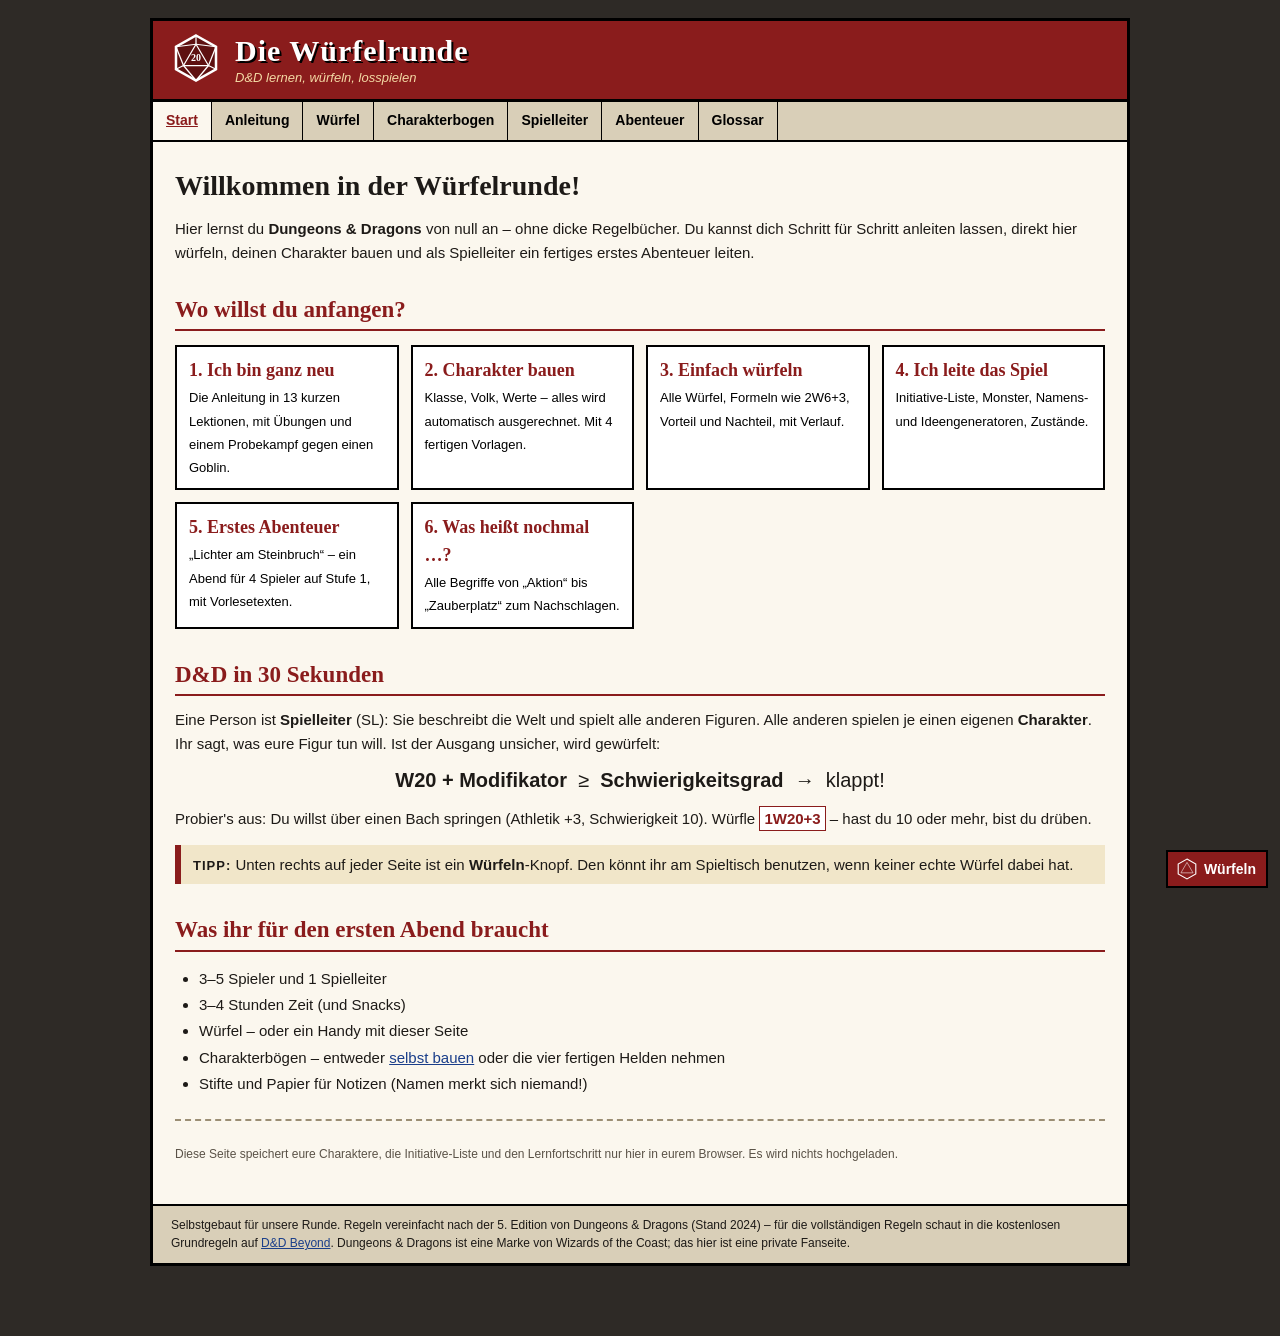
==== index.html @ 853df112 "Würfelrunde: D&D-Lernseite mit Anleitung, Würfeln, Charakterbogen, Spielleiter-Werkzeugen und Abente" ====
<!DOCTYPE html>
<html lang="de">
<head>
<meta charset="utf-8">
<meta name="viewport" content="width=device-width, initial-scale=1">
<title>Start – Die Würfelrunde</title>
<meta name="description" content="D&amp;D lernen, würfeln und losspielen – selbstgebaute Anleitung für Einsteiger.">
<link rel="icon" href="data:image/svg+xml,%3Csvg xmlns='http://www.w3.org/2000/svg' viewBox='0 0 40 40'%3E%3Cpolygon points='20,2 36,11 36,29 20,38 4,29 4,11' fill='%238a1c1c' stroke='%23000' stroke-width='2'/%3E%3Ctext x='20' y='25' text-anchor='middle' font-family='Georgia' font-size='13' font-weight='bold' fill='%23fff'%3E20%3C/text%3E%3C/svg%3E">
<link rel="stylesheet" href="css/stil.css">
</head>
<body>
<div class="seite">
  <header class="kopf">
    <a href="index.html" title="Zur Startseite"><svg width="50" height="50" viewBox="0 0 40 40" aria-hidden="true">
      <polygon points="20,2 36,11 36,29 20,38 4,29 4,11" fill="#5e1010" stroke="#fff" stroke-width="2"/>
      <g fill="none" stroke="#fff" stroke-width="1">
        <polygon points="20,9 30,26 10,26"/>
        <line x1="20" y1="2" x2="20" y2="9"/><line x1="36" y1="11" x2="20" y2="9"/><line x1="4" y1="11" x2="20" y2="9"/>
        <line x1="36" y1="11" x2="30" y2="26"/><line x1="36" y1="29" x2="30" y2="26"/><line x1="20" y1="38" x2="30" y2="26"/>
        <line x1="20" y1="38" x2="10" y2="26"/><line x1="4" y1="29" x2="10" y2="26"/><line x1="4" y1="11" x2="10" y2="26"/>
      </g>
      <text x="20" y="22.5" text-anchor="middle" font-family="Georgia,serif" font-size="8" font-weight="bold" fill="#fff">20</text>
    </svg></a>
    <div>
      <a href="index.html" class="titel">Die Würfelrunde</a>
      <div class="untertitel">D&amp;D lernen, würfeln, losspielen</div>
    </div>
  </header>
  <nav class="menue">
    <a href="index.html" class="aktiv">Start</a>
    <a href="anleitung.html">Anleitung</a>
    <a href="wuerfel.html">Würfel</a>
    <a href="charakter.html">Charakterbogen</a>
    <a href="spielleiter.html">Spielleiter</a>
    <a href="abenteuer.html">Abenteuer</a>
    <a href="glossar.html">Glossar</a>
  </nav>
  <main>
    <h1>Willkommen in der Würfelrunde!</h1>
    <p>
      Hier lernst du <b>Dungeons &amp; Dragons</b> von null an – ohne dicke Regelbücher.
      Du kannst dich Schritt für Schritt anleiten lassen, direkt hier würfeln, deinen Charakter bauen
      und als Spielleiter ein fertiges erstes Abenteuer leiten.
    </p>

    <h2>Wo willst du anfangen?</h2>
    <div class="wege">
      <a class="weg" href="anleitung.html">
        <b>1. Ich bin ganz neu</b>
        <span>Die Anleitung in 13 kurzen Lektionen, mit Übungen und einem Probekampf gegen einen Goblin.</span>
      </a>
      <a class="weg" href="charakter.html">
        <b>2. Charakter bauen</b>
        <span>Klasse, Volk, Werte – alles wird automatisch ausgerechnet. Mit 4 fertigen Vorlagen.</span>
      </a>
      <a class="weg" href="wuerfel.html">
        <b>3. Einfach würfeln</b>
        <span>Alle Würfel, Formeln wie 2W6+3, Vorteil und Nachteil, mit Verlauf.</span>
      </a>
      <a class="weg" href="spielleiter.html">
        <b>4. Ich leite das Spiel</b>
        <span>Initiative-Liste, Monster, Namens- und Ideengeneratoren, Zustände.</span>
      </a>
      <a class="weg" href="abenteuer.html">
        <b>5. Erstes Abenteuer</b>
        <span>„Lichter am Steinbruch“ – ein Abend für 4 Spieler auf Stufe 1, mit Vorlesetexten.</span>
      </a>
      <a class="weg" href="glossar.html">
        <b>6. Was heißt nochmal …?</b>
        <span>Alle Begriffe von „Aktion“ bis „Zauberplatz“ zum Nachschlagen.</span>
      </a>
    </div>

    <h2>D&amp;D in 30 Sekunden</h2>
    <p>
      Eine Person ist <b>Spielleiter</b> (SL): Sie beschreibt die Welt und spielt alle anderen Figuren.
      Alle anderen spielen je einen eigenen <b>Charakter</b>. Ihr sagt, was eure Figur tun will.
      Ist der Ausgang unsicher, wird gewürfelt:
    </p>
    <p class="mitte" style="font-size:20px;">
      <b>W20 + Modifikator</b> &nbsp;≥&nbsp; <b>Schwierigkeitsgrad</b> &nbsp;→&nbsp; klappt!
    </p>
    <p>
      Probier's aus: Du willst über einen Bach springen (Athletik +3, Schwierigkeit 10).
      Würfle <span class="w">1W20+3</span> – hast du 10 oder mehr, bist du drüben.
    </p>
    <div class="tipp">
      <b>Tipp:</b> Unten rechts auf jeder Seite ist ein <b>Würfeln</b>-Knopf. Den könnt ihr am Spieltisch benutzen,
      wenn keiner echte Würfel dabei hat.
    </div>

    <h2>Was ihr für den ersten Abend braucht</h2>
    <ul>
      <li>3–5 Spieler und 1 Spielleiter</li>
      <li>3–4 Stunden Zeit (und Snacks)</li>
      <li>Würfel – oder ein Handy mit dieser Seite</li>
      <li>Charakterbögen – entweder <a href="charakter.html">selbst bauen</a> oder die vier fertigen Helden nehmen</li>
      <li>Stifte und Papier für Notizen (Namen merkt sich niemand!)</li>
    </ul>

    <hr>
    <p class="klein">
      Diese Seite speichert eure Charaktere, die Initiative-Liste und den Lernfortschritt nur hier in eurem Browser.
      Es wird nichts hochgeladen.
    </p>
  </main>
  <footer class="fuss">
    Selbstgebaut für unsere Runde. Regeln vereinfacht nach der 5. Edition von Dungeons &amp; Dragons (Stand 2024) –
    für die vollständigen Regeln schaut in die kostenlosen Grundregeln auf <a href="https://www.dndbeyond.com/">D&amp;D Beyond</a>.
    Dungeons &amp; Dragons ist eine Marke von Wizards of the Coast; das hier ist eine private Fanseite.
  </footer>
</div>
<script src="js/gemeinsam.js"></script>
</body>
</html>
---- css/stil.css ----
/* ==========================================================
   Die Würfelrunde – Stylesheet
   selbstgebaut, keine Frameworks, keine runden Ecken :)
   ========================================================== */

* { box-sizing: border-box; }

html {
  background: #2e2a26;
}

body {
  margin: 0;
  padding: 18px 10px 70px;
  font-family: Verdana, Geneva, Tahoma, sans-serif;
  font-size: 15px;
  line-height: 1.55;
  color: #1d1a17;
}

.seite {
  max-width: 980px;
  margin: 0 auto;
  background: #fbf7ee;
  border: 3px solid #000;
}

/* ---------- Kopf ---------- */
.kopf {
  background: #8a1c1c;
  color: #fff;
  padding: 12px 18px 10px;
  border-bottom: 3px solid #000;
  display: flex;
  align-items: center;
  gap: 14px;
}
.kopf a { color: inherit; text-decoration: none; }
.kopf svg { flex: 0 0 auto; }
.kopf .titel {
  font-family: Georgia, "Times New Roman", serif;
  font-size: 30px;
  font-weight: bold;
  margin: 0;
  line-height: 1.1;
  letter-spacing: 1px;
  text-shadow: 2px 2px 0 #000;
}
.kopf .untertitel {
  font-style: italic;
  font-size: 13px;
  color: #f3d9a4;
}

/* ---------- Menü ---------- */
.menue {
  background: #d9cfb8;
  border-bottom: 2px solid #000;
  display: flex;
  flex-wrap: wrap;
}
.menue a {
  padding: 8px 13px;
  color: #000;
  text-decoration: none;
  border-right: 1px solid #000;
  font-weight: bold;
  font-size: 14px;
}
.menue a:hover { background: #f1e6c9; text-decoration: underline; }
.menue a.aktiv {
  background: #fbf7ee;
  color: #8a1c1c;
  text-decoration: underline;
}

/* ---------- Inhalt ---------- */
main { padding: 16px 22px 30px; }

h1, h2, h3, h4 { font-family: Georgia, "Times New Roman", serif; }
h1 { font-size: 28px; margin: 6px 0 10px; }
h2 {
  font-size: 23px;
  color: #8a1c1c;
  border-bottom: 2px solid #8a1c1c;
  padding-bottom: 2px;
  margin: 28px 0 12px;
}
h3 { font-size: 19px; margin: 22px 0 8px; }
h4 { font-size: 16px; margin: 16px 0 6px; }

a { color: #1a3e8a; }
a:visited { color: #5a2a7a; }
a:hover { color: #8a1c1c; }

p { margin: 8px 0 10px; }
ul, ol { padding-left: 24px; }
li { margin: 3px 0; }

hr {
  border: 0;
  border-top: 2px dashed #9b8e74;
  margin: 24px 0;
}

.klein { font-size: 12px; color: #5a5247; }
.mitte { text-align: center; }
.rot { color: #8a1c1c; }
.versteckt { display: none !important; }

/* ---------- Kästen ---------- */
.tipp {
  border-left: 6px solid #8a1c1c;
  background: #f1e6c9;
  padding: 8px 12px;
  margin: 14px 0;
}
.tipp > b:first-child,
.achtung > b:first-child { text-transform: uppercase; font-size: 13px; letter-spacing: 1px; }

.achtung {
  border: 2px solid #8a1c1c;
  background: #fff;
  padding: 8px 12px;
  margin: 14px 0;
}

.vorlesen {
  background: #e9e1cd;
  border: 1px dashed #6b5a3a;
  padding: 10px 14px;
  margin: 12px 0;
  font-family: Georgia, "Times New Roman", serif;
  font-style: italic;
  font-size: 16px;
}
.vorlesen::before {
  content: "Vorlesen:";
  display: block;
  font-family: Verdana, sans-serif;
  font-style: normal;
  font-weight: bold;
  font-size: 11px;
  text-transform: uppercase;
  letter-spacing: 1px;
  color: #6b5a3a;
  margin-bottom: 4px;
}

.sl-info {
  background: #fff;
  border: 2px solid #3a332c;
  padding: 8px 12px;
  margin: 12px 0;
}
.sl-info::before {
  content: "Nur für den Spielleiter";
  display: inline-block;
  background: #3a332c;
  color: #fff;
  font-size: 11px;
  font-weight: bold;
  text-transform: uppercase;
  letter-spacing: 1px;
  padding: 1px 6px;
  margin-bottom: 6px;
}

fieldset {
  border: 2px solid #000;
  padding: 10px 14px 14px;
  margin: 16px 0;
  background: #fff;
  min-width: 0;
}
legend {
  background: #000;
  color: #fff;
  padding: 2px 8px;
  font-weight: bold;
  font-size: 13px;
  text-transform: uppercase;
  letter-spacing: 1px;
}

/* ---------- Tabellen ---------- */
.tabelle-wrap { overflow-x: auto; }
table {
  border-collapse: collapse;
  width: 100%;
  margin: 10px 0 14px;
  background: #fff;
}
th, td {
  border: 1px solid #555;
  padding: 5px 8px;
  text-align: left;
  vertical-align: top;
}
th { background: #3a332c; color: #fff; }
tr:nth-child(even) td { background: #f6f1e4; }

/* ---------- Formulare & Knöpfe ---------- */
button, .knopf {
  font: inherit;
  font-size: 14px;
  font-weight: bold;
  background: #efe3c2;
  color: #000;
  border: 2px solid #000;
  border-radius: 0;
  padding: 6px 12px;
  cursor: pointer;
  text-decoration: none;
  display: inline-block;
  line-height: 1.3;
}
button:hover, .knopf:hover { background: #e2cf9a; color: #000; }
button:active, .knopf:active { position: relative; top: 1px; left: 1px; }
button:disabled { opacity: .45; cursor: not-allowed; }
button.dunkel, .knopf.dunkel { background: #8a1c1c; color: #fff; }
button.dunkel:hover, .knopf.dunkel:hover { background: #a52828; color: #fff; }
button.klein-k { font-size: 12px; padding: 2px 7px; border-width: 1px; }

input[type=text], input[type=number], input[type=search], select, textarea {
  font: inherit;
  font-size: 15px;
  border: 1px solid #333;
  border-radius: 0;
  padding: 4px 6px;
  background: #fff;
  color: #000;
  -webkit-appearance: none;
  appearance: none;
}
select {
  padding-right: 24px;
  background-image: url("data:image/svg+xml,%3Csvg xmlns='http://www.w3.org/2000/svg' width='10' height='6'%3E%3Cpath d='M0 0h10L5 6z' fill='%23000'/%3E%3C/svg%3E");
  background-repeat: no-repeat;
  background-position: right 7px center;
}
input:focus, select:focus, textarea:focus, button:focus-visible {
  outline: 2px solid #8a1c1c;
  outline-offset: 1px;
}
textarea { width: 100%; min-height: 70px; resize: vertical; }
label { cursor: pointer; }

.zeile { display: flex; flex-wrap: wrap; gap: 8px; align-items: center; margin: 8px 0; }

/* ---------- Startseite ---------- */
.wege {
  display: grid;
  grid-template-columns: repeat(auto-fit, minmax(210px, 1fr));
  gap: 12px;
  margin: 14px 0;
}
.weg {
  border: 2px solid #000;
  background: #fff;
  padding: 10px 12px;
  color: #000;
  text-decoration: none;
  display: block;
}
.weg:visited { color: #000; }
.weg:hover { background: #f1e6c9; color: #000; }
.weg b { font-family: Georgia, serif; font-size: 18px; display: block; color: #8a1c1c; }
.weg span { font-size: 13px; }

/* ---------- Würfel-Ergebnisse ---------- */
.wurf-inline {
  font: inherit;
  font-weight: bold;
  background: #fff;
  border: 1px solid #8a1c1c;
  color: #8a1c1c;
  padding: 0 4px;
  cursor: pointer;
  font-size: inherit;
  white-space: nowrap;
}
.wurf-inline:hover { background: #8a1c1c; color: #fff; }
.wurf-erg {
  font-family: "Courier New", Courier, monospace;
  font-weight: bold;
  background: #000;
  color: #ffde85;
  padding: 0 5px;
  margin-left: 3px;
  font-size: 14px;
  white-space: nowrap;
}

.grossergebnis {
  font-family: "Courier New", Courier, monospace;
  font-size: 64px;
  font-weight: bold;
  line-height: 1;
  text-align: center;
  padding: 14px 0 6px;
}
.grossergebnis.krit { color: #0b6b1f; }
.grossergebnis.patzer { color: #8a1c1c; }
.erg-text { text-align: center; font-family: "Courier New", monospace; font-size: 15px; min-height: 1.5em; }
.erg-hinweis { text-align: center; font-weight: bold; min-height: 1.5em; }

.wuerfelreihe { display: flex; flex-wrap: wrap; gap: 8px; }
.wuerfelknopf {
  width: 78px;
  padding: 6px 2px 4px;
  background: #fff;
  text-align: center;
}
.wuerfelknopf svg { display: block; margin: 0 auto 2px; }
.wuerfelknopf:hover { background: #f1e6c9; }

.verlauf {
  list-style: none;
  padding: 0;
  margin: 0;
  max-height: 260px;
  overflow-y: auto;
  font-family: "Courier New", monospace;
  font-size: 14px;
  border: 1px solid #999;
  background: #fff;
}
.verlauf li { margin: 0; padding: 3px 8px; border-bottom: 1px dotted #bbb; }
.verlauf li:nth-child(odd) { background: #f6f1e4; }
.verlauf .zeit { color: #777; }

/* ---------- Anleitung ---------- */
.anleitung-layout {
  display: grid;
  grid-template-columns: 220px 1fr;
  gap: 20px;
}
.inhalt-liste {
  border: 2px solid #000;
  background: #fff;
  padding: 8px 0;
  align-self: start;
  position: sticky;
  top: 10px;
}
.inhalt-liste h4 { margin: 0 10px 6px; font-size: 14px; text-transform: uppercase; letter-spacing: 1px; }
.inhalt-liste ol { margin: 0; padding: 0; list-style: none; counter-reset: lek; }
.inhalt-liste li { margin: 0; counter-increment: lek; }
.inhalt-liste a {
  display: block;
  padding: 4px 10px;
  color: #000;
  text-decoration: none;
  font-size: 13px;
  border-top: 1px dotted #bbb;
}
.inhalt-liste a::before { content: counter(lek) ". "; font-weight: bold; }
.inhalt-liste a:hover { background: #f1e6c9; }
.inhalt-liste a.jetzt { background: #8a1c1c; color: #fff; }
.inhalt-liste a.gelesen::after { content: " \2713"; color: #0b6b1f; font-weight: bold; }
.inhalt-liste a.jetzt.gelesen::after { color: #b6f0b6; }

.fortschritt {
  display: flex;
  border: 2px solid #000;
  height: 14px;
  margin: 4px 0 14px;
  background: #fff;
}
.fortschritt span { flex: 1; border-right: 1px solid #000; }
.fortschritt span:last-child { border-right: 0; }
.fortschritt span.voll { background: #0b6b1f; }
.fortschritt span.jetzt { background: #8a1c1c; }

.lektion { display: none; }
.lektion.sichtbar { display: block; }
.lektion h2 { margin-top: 0; }
.lektion-nav {
  display: flex;
  justify-content: space-between;
  gap: 10px;
  border-top: 2px dashed #9b8e74;
  margin-top: 26px;
  padding-top: 12px;
}

.frage { border: 2px solid #000; background: #fff; padding: 10px 12px; margin: 14px 0; }
.frage .f { font-weight: bold; margin: 0 0 8px; }
.frage .antworten { display: flex; flex-wrap: wrap; gap: 6px; }
.frage button.richtig { background: #0b6b1f; color: #fff; }
.frage button.falsch { background: #8a1c1c; color: #fff; text-decoration: line-through; }
.frage .erkl { margin: 8px 0 0; display: none; }
.frage.beantwortet .erkl { display: block; }

.log {
  border: 1px solid #333;
  background: #1d1a17;
  color: #e9e1cd;
  font-family: "Courier New", monospace;
  font-size: 14px;
  padding: 8px 10px;
  max-height: 260px;
  overflow-y: auto;
  margin: 10px 0;
}
.log p { margin: 2px 0; }
.log .gut { color: #8fe08f; }
.log .schlecht { color: #ff9b8a; }
.log .info { color: #ffde85; }

.balken { border: 1px solid #000; height: 12px; background: #fff; width: 150px; display: inline-block; vertical-align: middle; }
.balken i { display: block; height: 100%; background: #0b6b1f; }
.balken.gegner i { background: #8a1c1c; }

.kampf-felder { display: grid; grid-template-columns: 1fr 1fr; gap: 12px; }
.kampf-box { border: 2px solid #000; padding: 8px 10px; background: #fbf7ee; }
.kampf-box h4 { margin: 0 0 4px; }

/* ---------- Charakterbogen ---------- */
.bogen-kopf { display: grid; grid-template-columns: repeat(auto-fit, minmax(170px, 1fr)); gap: 8px 14px; }
.feld label, .feld .lbl { display: block; font-size: 11px; font-weight: bold; text-transform: uppercase; letter-spacing: 1px; color: #5a5247; }
.feld input, .feld select { width: 100%; }

.attribute { display: grid; grid-template-columns: repeat(6, 1fr); gap: 8px; }
.attr {
  border: 2px solid #000;
  background: #fff;
  text-align: center;
  padding: 6px 4px 8px;
}
.attr .name { font-size: 11px; font-weight: bold; text-transform: uppercase; letter-spacing: 1px; }
.attr input { width: 58px; text-align: center; font-size: 18px; font-weight: bold; margin: 4px 0; }
.attr .mod {
  font-family: "Courier New", monospace;
  font-size: 22px;
  font-weight: bold;
  border: 1px solid #000;
  display: inline-block;
  min-width: 46px;
  background: #f1e6c9;
  cursor: pointer;
}
.attr .mod:hover { background: #8a1c1c; color: #fff; }

.werte { display: grid; grid-template-columns: repeat(4, 1fr); gap: 8px; margin: 12px 0; }
.wert { border: 2px solid #000; background: #fff; text-align: center; padding: 4px; }
.wert .zahl { font-family: "Courier New", monospace; font-size: 24px; font-weight: bold; }
.wert input { width: 70px; text-align: center; font-size: 20px; font-weight: bold; }
.wert .name { font-size: 11px; font-weight: bold; text-transform: uppercase; letter-spacing: 1px; }

.zwei-spalten { display: grid; grid-template-columns: 1fr 1fr; gap: 16px; }

.fert-liste { list-style: none; padding: 0; margin: 0; }
.fert-liste li { display: flex; align-items: center; gap: 6px; padding: 2px 0; border-bottom: 1px dotted #bbb; margin: 0; }
.fert-liste .bonus {
  font-family: "Courier New", monospace;
  font-weight: bold;
  width: 38px;
  text-align: center;
  border: 1px solid #000;
  background: #f1e6c9;
  cursor: pointer;
  font-size: 14px;
  padding: 0;
}
.fert-liste .bonus:hover { background: #8a1c1c; color: #fff; }
.fert-liste .att { color: #777; font-size: 12px; }
.fert-liste li.klasse-fert .fname { text-decoration: underline dotted #8a1c1c; }

.wurfzeile {
  position: sticky;
  top: 0;
  z-index: 5;
  background: #000;
  color: #ffde85;
  font-family: "Courier New", monospace;
  font-size: 16px;
  padding: 6px 10px;
  margin: 10px 0;
  min-height: 2.1em;
  display: flex;
  flex-wrap: wrap;
  justify-content: space-between;
  gap: 4px 14px;
}
.wurfzeile .wmodus { font-size: 14px; white-space: nowrap; }

.klassen-info { background: #f1e6c9; border: 1px solid #000; padding: 8px 10px; font-size: 14px; margin: 10px 0; }

.vorlagen { display: flex; flex-wrap: wrap; gap: 6px; }

/* ---------- Spielleiter ---------- */
.ini-liste { border: 2px solid #000; background: #fff; }
.ini-eintrag {
  display: grid;
  grid-template-columns: 46px 1fr auto;
  gap: 8px;
  align-items: center;
  padding: 6px 8px;
  border-bottom: 1px solid #999;
}
.ini-eintrag:last-child { border-bottom: 0; }
.ini-eintrag .ini {
  font-family: "Courier New", monospace;
  font-size: 22px;
  font-weight: bold;
  text-align: center;
  border: 1px solid #000;
  background: #f1e6c9;
}
.ini-eintrag.dran { background: #ffe9a8; outline: 3px solid #8a1c1c; outline-offset: -3px; }
.ini-eintrag.monster .nm::before { content: "[M] "; color: #8a1c1c; font-weight: bold; }
.ini-eintrag.ko { opacity: .5; }
.ini-eintrag.ko .nm { text-decoration: line-through; }
.ini-eintrag .nm { font-weight: bold; }
.ini-eintrag .tp-zeile { font-size: 13px; }
.ini-eintrag .tp-zeile input { width: 54px; padding: 1px 3px; font-size: 13px; }
.ini-leer { padding: 14px; color: #777; text-align: center; }

.monster-karten { display: grid; grid-template-columns: repeat(auto-fill, minmax(260px, 1fr)); gap: 10px; }
.monster {
  border: 2px solid #000;
  background: #fff;
  padding: 8px 10px;
  font-size: 13px;
}
.monster h4 { margin: 0; font-size: 17px; color: #8a1c1c; border-bottom: 1px solid #8a1c1c; }
.monster .art { font-style: italic; font-size: 12px; color: #5a5247; margin-bottom: 4px; }
.monster p { margin: 4px 0; }

.gen-ausgabe {
  border: 1px dashed #000;
  background: #fff;
  padding: 8px 10px;
  min-height: 2.4em;
  margin: 8px 0;
  font-family: Georgia, serif;
  font-size: 16px;
}

/* ---------- Glossar ---------- */
dl.glossar dt {
  font-weight: bold;
  font-family: Georgia, serif;
  font-size: 17px;
  margin-top: 12px;
  color: #8a1c1c;
}
dl.glossar dd { margin: 2px 0 0 0; padding-left: 12px; border-left: 3px solid #d9cfb8; }

/* ---------- Schnellwürfel (unten rechts) ---------- */
#schnellwuerfel {
  position: fixed;
  right: 12px;
  bottom: 12px;
  z-index: 50;
  font-size: 14px;
}
#schnellwuerfel .sw-knopf {
  background: #8a1c1c;
  color: #fff;
  border: 2px solid #000;
  padding: 6px 10px 6px 8px;
  display: flex;
  align-items: center;
  gap: 6px;
}
#schnellwuerfel .sw-knopf:hover { background: #a52828; }
#schnellwuerfel .sw-panel {
  position: absolute;
  right: 0;
  bottom: calc(100% + 6px);
  width: 250px;
  background: #fbf7ee;
  border: 3px solid #000;
  padding: 8px;
}
#schnellwuerfel .sw-panel .wuerfel-mini { display: grid; grid-template-columns: repeat(4, 1fr); gap: 4px; }
#schnellwuerfel .sw-panel button { padding: 5px 0; font-size: 13px; }
#schnellwuerfel .sw-erg {
  background: #000;
  color: #ffde85;
  font-family: "Courier New", monospace;
  text-align: center;
  margin-top: 6px;
  padding: 4px;
  min-height: 2.6em;
}
#schnellwuerfel .sw-erg b { font-size: 26px; display: block; line-height: 1.1; }

/* ---------- Fuß ---------- */
.fuss {
  border-top: 2px solid #000;
  background: #d9cfb8;
  padding: 10px 18px;
  font-size: 12px;
}

/* ---------- Animation (ganz simpel) ---------- */
@keyframes wackeln {
  0% { transform: rotate(0); }
  25% { transform: rotate(-8deg); }
  50% { transform: rotate(6deg); }
  75% { transform: rotate(-3deg); }
  100% { transform: rotate(0); }
}
.wackelt { animation: wackeln .35s linear; }

/* ---------- Handy ---------- */
@media (max-width: 760px) {
  body { padding: 0 0 70px; font-size: 15px; }
  .seite { border-width: 0 0 3px 0; }
  .kopf { padding: 10px 12px 8px; }
  .kopf .titel { font-size: 24px; }
  .kopf svg { width: 40px; height: 40px; }
  .menue a { padding: 7px 10px; font-size: 13px; flex: 1 0 auto; text-align: center; border-bottom: 1px solid #000; }
  main { padding: 12px 12px 24px; }
  .anleitung-layout { grid-template-columns: 1fr; }
  .inhalt-liste { position: static; }
  .inhalt-liste ol { max-height: 0; overflow: hidden; }
  .inhalt-liste.offen ol { max-height: none; }
  .inhalt-liste h4 { cursor: pointer; margin-bottom: 0; }
  .inhalt-liste h4::after { content: " [anzeigen]"; font-weight: normal; text-transform: none; letter-spacing: 0; color: #8a1c1c; }
  .inhalt-liste.offen h4::after { content: " [ausblenden]"; }
  .attribute { grid-template-columns: repeat(3, 1fr); }
  .zwei-spalten, .kampf-felder { grid-template-columns: 1fr; }
  .werte { grid-template-columns: repeat(2, 1fr); }
  .grossergebnis { font-size: 52px; }
  .wuerfelknopf { width: calc(25% - 6px); }
}

/* ---------- Drucken (Charakterbogen) ---------- */
@media print {
  html, body { background: #fff; padding: 0; }
  .seite { border: 0; max-width: none; }
  .kopf, .menue, .fuss, #schnellwuerfel, .nicht-drucken, .wurfzeile { display: none !important; }
  main { padding: 0; }
  fieldset { break-inside: avoid; }
  input, select, textarea { border: 0; border-bottom: 1px solid #000; }
  select { background-image: none; }
  button.bonus, .attr .mod { background: #fff !important; }
}
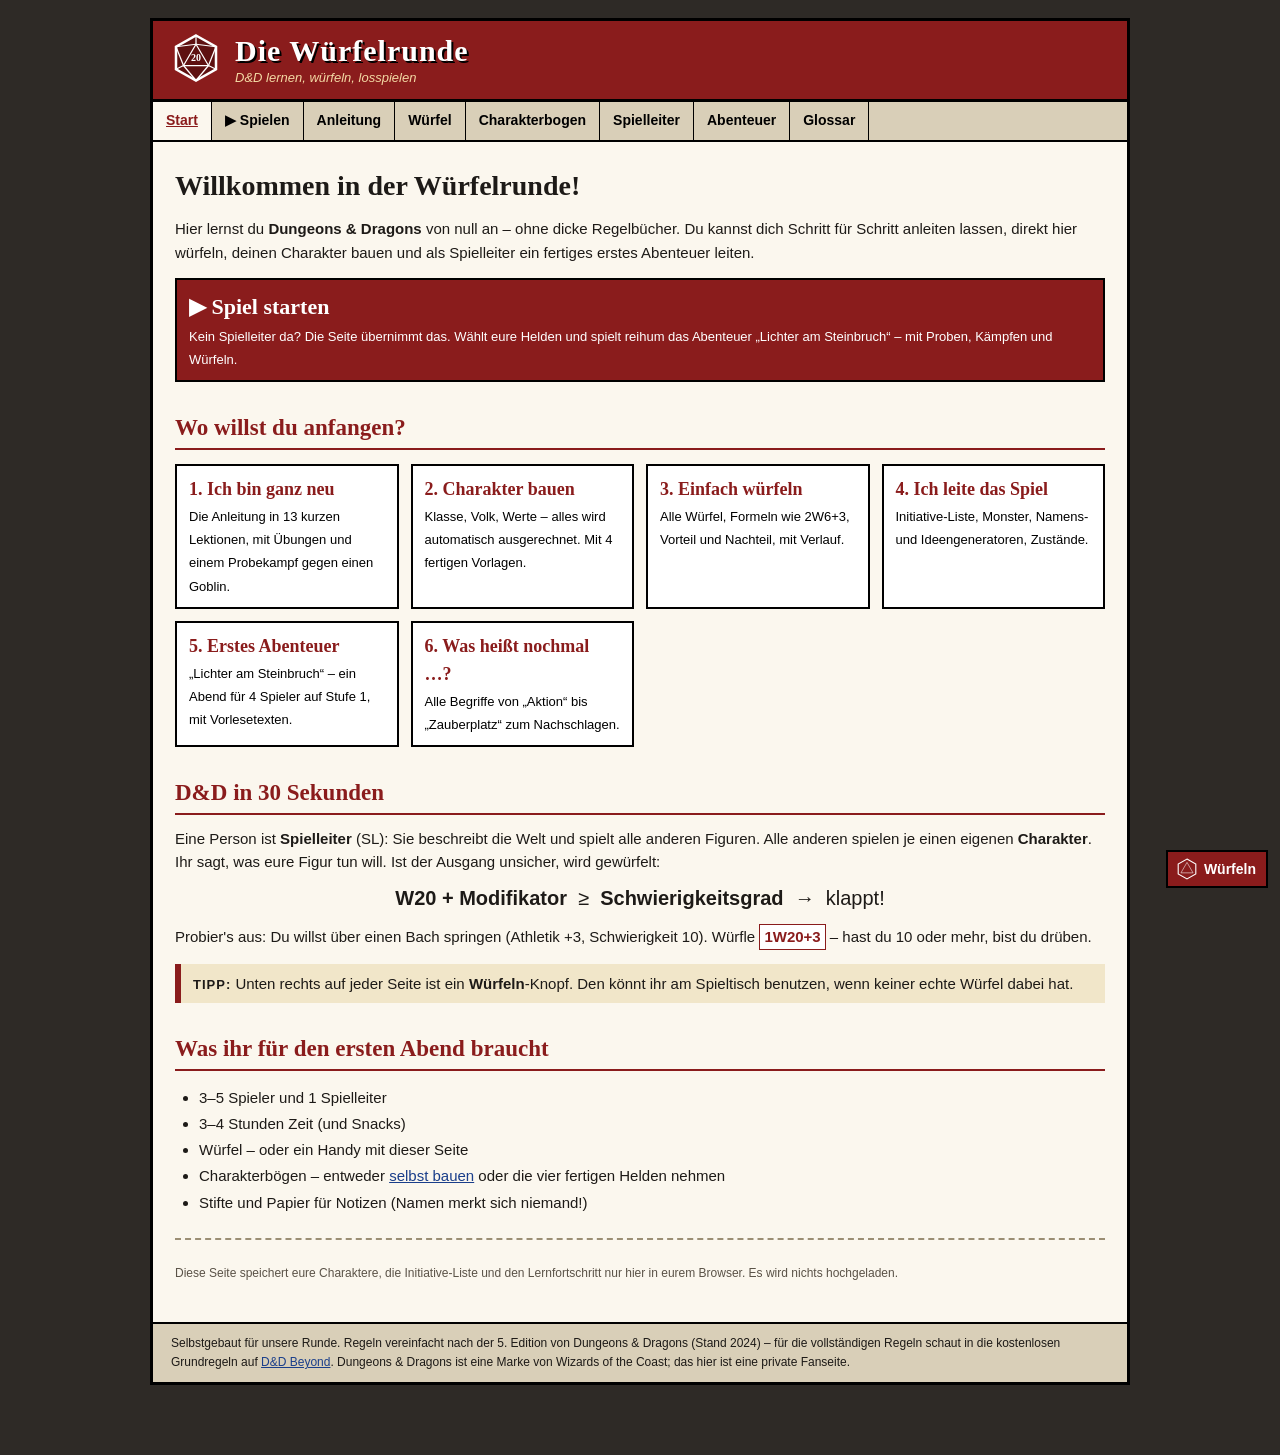
==== commit fa77d615: "Spiel starten: die Seite als Spielleiter, reihum durch Lichter am Steinbruch - neue Seite spiel.html" ====
--- a/index.html
+++ b/index.html
@@ -28,6 +28,7 @@
   </header>
   <nav class="menue">
     <a href="index.html" class="aktiv">Start</a>
+    <a href="spiel.html">▶ Spielen</a>
     <a href="anleitung.html">Anleitung</a>
     <a href="wuerfel.html">Würfel</a>
     <a href="charakter.html">Charakterbogen</a>
@@ -42,6 +43,11 @@
       Du kannst dich Schritt für Schritt anleiten lassen, direkt hier würfeln, deinen Charakter bauen
       und als Spielleiter ein fertiges erstes Abenteuer leiten.
     </p>
+
+    <a class="weg" href="spiel.html" style="background:#8a1c1c;color:#fff;margin:14px 0;">
+      <b style="color:#fff;font-size:22px;">▶ Spiel starten</b>
+      <span>Kein Spielleiter da? Die Seite übernimmt das. Wählt eure Helden und spielt reihum das Abenteuer „Lichter am Steinbruch“ – mit Proben, Kämpfen und Würfeln.</span>
+    </a>
 
     <h2>Wo willst du anfangen?</h2>
     <div class="wege">
--- a/css/stil.css
+++ b/css/stil.css
@@ -155,7 +155,7 @@
 }
 .sl-info::before {
   content: "Nur für den Spielleiter";
-  display: inline-block;
+  display: table;
   background: #3a332c;
   color: #fff;
   font-size: 11px;
@@ -588,6 +588,84 @@
   min-height: 2.6em;
 }
 #schnellwuerfel .sw-erg b { font-size: 26px; display: block; line-height: 1.1; }
+
+/* ---------- Spielen (Spiel-Engine) ---------- */
+.spieler-zeile { display: flex; flex-wrap: wrap; gap: 6px; align-items: center; padding: 5px 0; border-bottom: 1px dotted #bbb; }
+.spieler-zeile .nr { font-weight: bold; width: 22px; }
+.spieler-zeile input { width: 150px; }
+
+.spiel-kopf {
+  background: #000;
+  color: #ffde85;
+  font-family: "Courier New", monospace;
+  font-size: 15px;
+  padding: 6px 10px;
+  display: flex;
+  justify-content: space-between;
+  flex-wrap: wrap;
+  gap: 4px 12px;
+}
+.amzug {
+  border: 2px solid #000;
+  border-top: 0;
+  background: #ffe9a8;
+  padding: 6px 10px;
+  font-size: 16px;
+  margin-bottom: 10px;
+}
+.amzug b { color: #8a1c1c; }
+
+.helden-leiste { display: grid; grid-template-columns: repeat(auto-fit, minmax(200px, 1fr)); gap: 8px; margin-bottom: 12px; }
+.held-karte { border: 2px solid #000; background: #fff; padding: 6px 8px; font-size: 13px; }
+.held-karte h4 { margin: 0; font-size: 16px; }
+.held-karte .wer { color: #5a5247; font-size: 12px; }
+.held-karte.dran { outline: 3px solid #8a1c1c; outline-offset: -1px; background: #fff7dc; }
+.held-karte.unten { background: #eee; }
+.held-karte.tot { background: #ccc; color: #555; text-decoration: line-through; }
+.held-karte .balken, .gegner-karte .balken { display: block; width: 100%; max-width: none; margin: 4px 0 2px; }
+.held-karte .status { color: #8a1c1c; font-weight: bold; }
+
+.reihenfolge { font-size: 13px; margin: 4px 0 8px; line-height: 1.9; }
+.reihenfolge span { border: 1px solid #000; padding: 1px 5px; background: #fff; white-space: nowrap; }
+.reihenfolge span.jetzt { background: #8a1c1c; color: #fff; }
+.reihenfolge span.raus { text-decoration: line-through; color: #888; }
+.gegner-leiste { display: grid; grid-template-columns: repeat(auto-fit, minmax(180px, 1fr)); gap: 8px; margin-bottom: 12px; }
+.gegner-karte { border: 2px solid #8a1c1c; background: #fff; padding: 6px 8px; font-size: 13px; }
+.gegner-karte h4 { margin: 0; font-size: 15px; color: #8a1c1c; }
+.gegner-karte.raus { opacity: .5; }
+
+.ergebnis { border: 2px solid #000; background: #fff; padding: 8px 12px; margin: 10px 0; }
+.ergebnis::before {
+  content: "Was passiert";
+  display: table;
+  background: #000;
+  color: #fff;
+  font-size: 11px;
+  font-weight: bold;
+  text-transform: uppercase;
+  letter-spacing: 1px;
+  padding: 1px 6px;
+  margin-bottom: 4px;
+}
+
+.kampf-zeile { font-family: "Courier New", monospace; font-size: 14px; padding: 1px 0; border-bottom: 1px dotted #ccc; }
+.kampf-zeile.gut { color: #0b6b1f; font-weight: bold; }
+.kampf-zeile.schlecht { color: #8a1c1c; font-weight: bold; }
+.kampf-zeile.info { color: #6b4a00; }
+.optionen { display: flex; flex-direction: column; gap: 6px; margin: 10px 0; }
+.optionen button { text-align: left; font-size: 15px; padding: 8px 12px; }
+.optionen button .probe-info { font-weight: normal; font-size: 12px; color: #5a3a10; }
+.optionen button.dunkel .probe-info { color: #f3d9a4; }
+.aktionsgruppe { margin: 8px 0; }
+.aktionsgruppe .titel { font-size: 11px; font-weight: bold; text-transform: uppercase; letter-spacing: 1px; color: #5a5247; margin-bottom: 3px; }
+.aktionsgruppe .knoepfe { display: flex; flex-wrap: wrap; gap: 6px; }
+
+.wurf-frage { border: 3px solid #8a1c1c; background: #fff7dc; padding: 10px 12px; margin: 10px 0; }
+.wurf-frage input { width: 80px; font-size: 22px; font-weight: bold; text-align: center; }
+.wurf-frage .zeile { margin-top: 8px; }
+
+.endtabelle td, .endtabelle th { text-align: center; }
+.endtabelle td:first-child, .endtabelle th:first-child { text-align: left; }
 
 /* ---------- Fuß ---------- */
 .fuss {
@@ -625,6 +703,8 @@
   .inhalt-liste.offen h4::after { content: " [ausblenden]"; }
   .attribute { grid-template-columns: repeat(3, 1fr); }
   .zwei-spalten, .kampf-felder { grid-template-columns: 1fr; }
+  .helden-leiste, .gegner-leiste { grid-template-columns: 1fr 1fr; }
+  .held-karte, .gegner-karte { font-size: 12px; padding: 5px 6px; }
   .werte { grid-template-columns: repeat(2, 1fr); }
   .grossergebnis { font-size: 52px; }
   .wuerfelknopf { width: calc(25% - 6px); }
